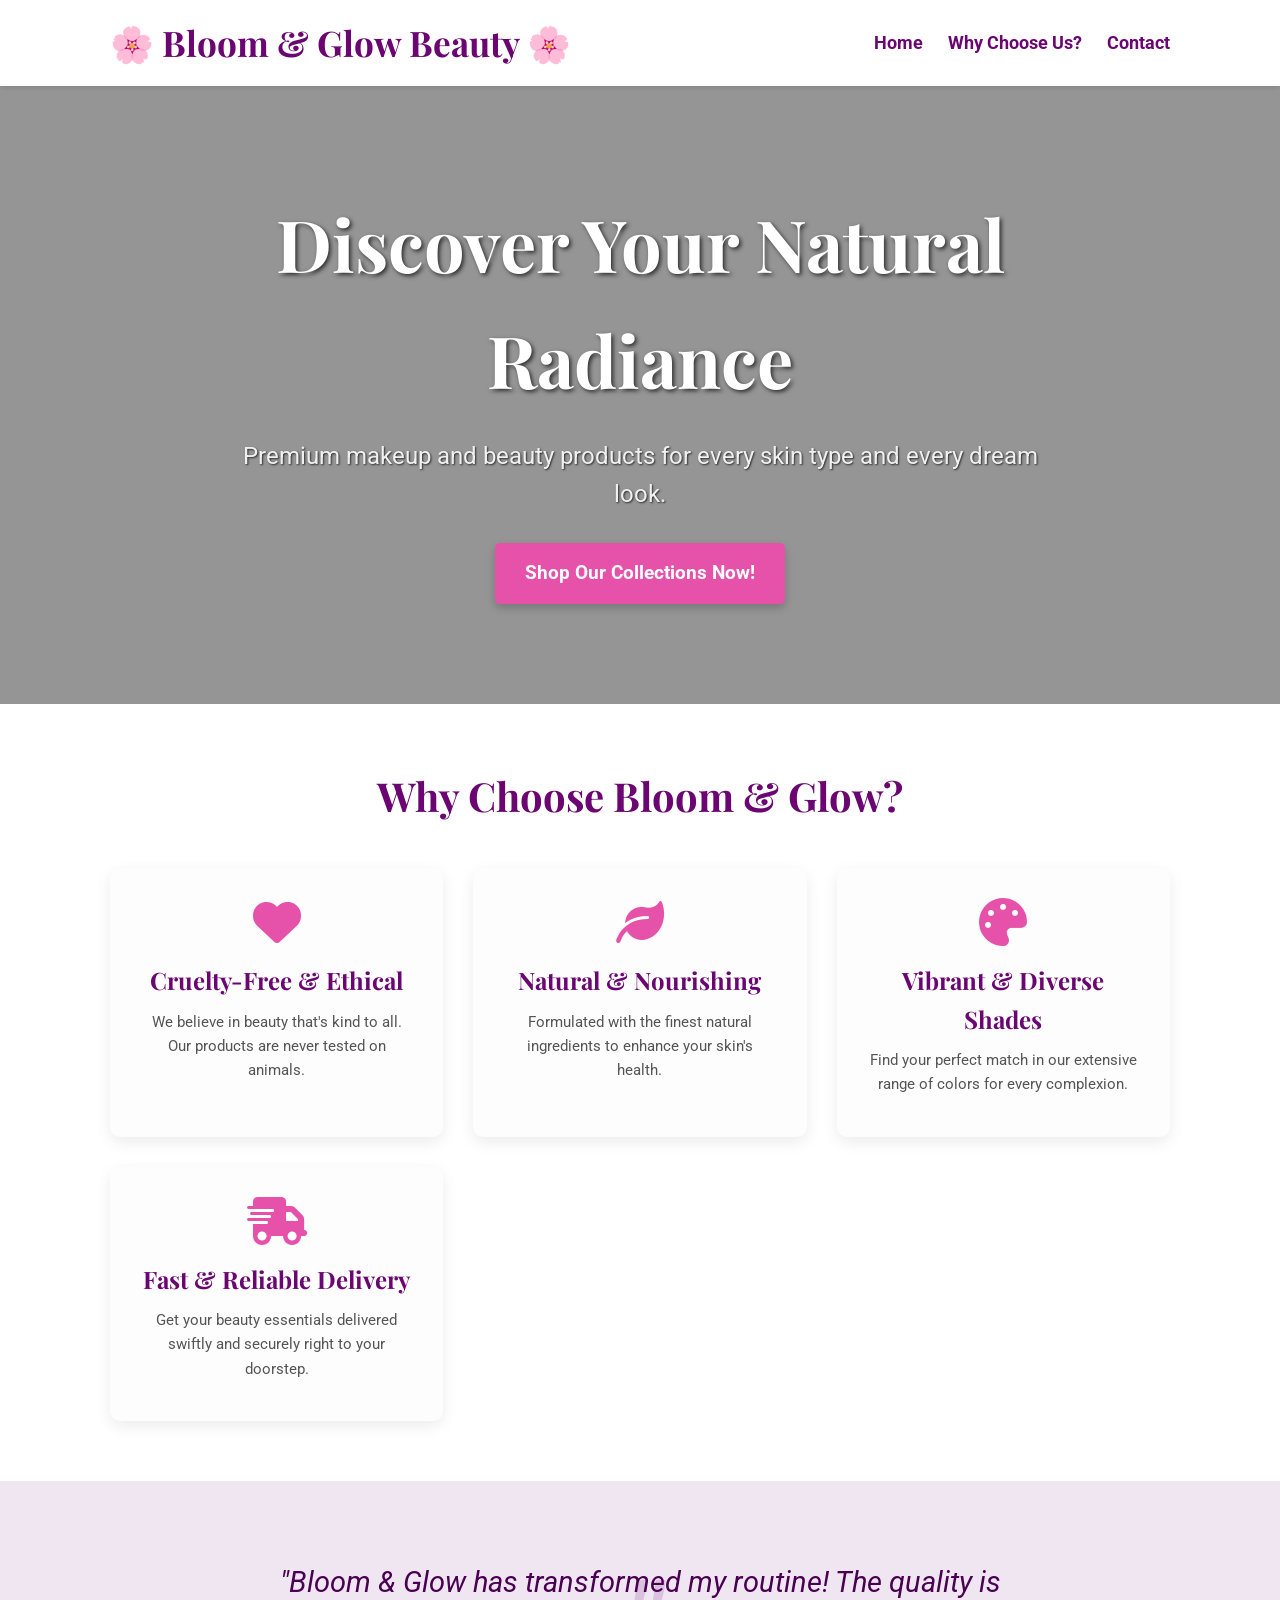
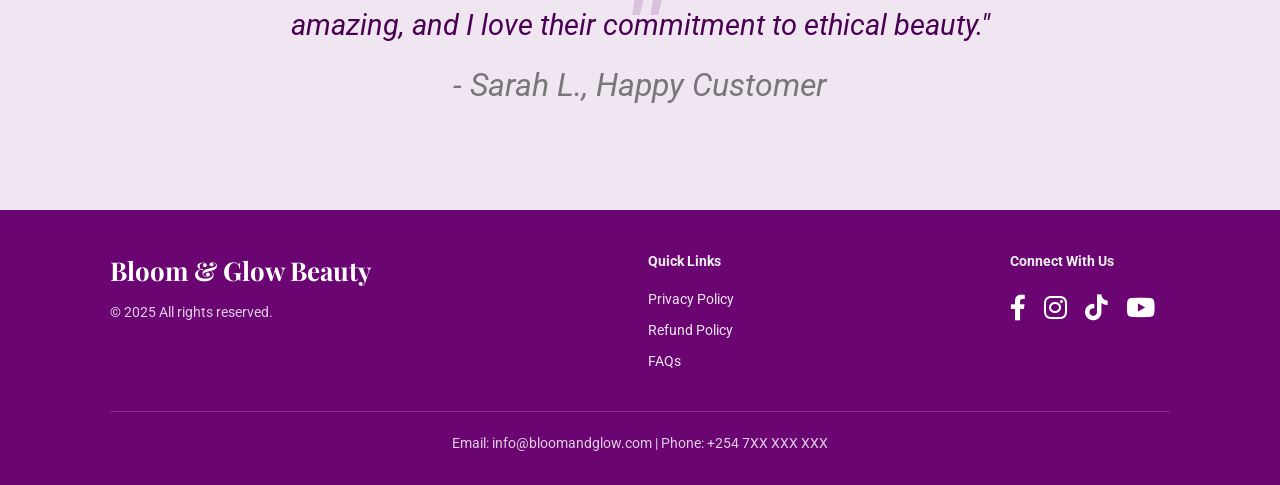
==== index.html @ 1bb54562 "Setup for bloom and glow beauty website" ====
<!DOCTYPE html>
<html lang="en">
  <head>
    <meta charset="UTF-8" />
    <meta name="viewport" content="width=device-width, initial-scale=1.0" />
    <title>Your Beauty Store - Unleash Your Radiance!</title>
    <link rel="stylesheet" href="style.css" />
    <link
      href="https://fonts.googleapis.com/css2?family=Playfair+Display:wght@700&family=Roboto:wght@300;400&display=swap"
      rel="stylesheet"
    />
    <link
      rel="stylesheet"
      href="https://cdnjs.cloudflare.com/ajax/libs/font-awesome/6.0.0-beta3/css/all.min.css"
    />
  </head>
  <body>
    <header class="main-header">
      <div class="container">
        <h1 class="store-name">🌸 Bloom & Glow Beauty 🌸</h1>
        <nav class="main-nav">
          <ul>
            <li><a href="#hero">Home</a></li>
            <li><a href="#features">Why Choose Us?</a></li>
            <li><a href="#contact">Contact</a></li>
          </ul>
        </nav>
      </div>
    </header>

    <section id="hero" class="hero-section">
      <div class="hero-content">
        <h1>Discover Your Natural Radiance</h1>
        <p>
          Premium makeup and beauty products for every skin type and every dream
          look.
        </p>
        <a href="#" class="btn">Shop Our Collections Now!</a>
      </div>
    </section>

    <section id="features" class="features-section">
      <div class="container">
        <h2>Why Choose Bloom & Glow?</h2>
        <div class="features-grid">
          <div class="feature-item">
            <i class="fas fa-heart"></i>
            <h3>Cruelty-Free & Ethical</h3>
            <p>
              We believe in beauty that's kind to all. Our products are never
              tested on animals.
            </p>
          </div>
          <div class="feature-item">
            <i class="fas fa-leaf"></i>
            <h3>Natural & Nourishing</h3>
            <p>
              Formulated with the finest natural ingredients to enhance your
              skin's health.
            </p>
          </div>
          <div class="feature-item">
            <i class="fas fa-palette"></i>
            <h3>Vibrant & Diverse Shades</h3>
            <p>
              Find your perfect match in our extensive range of colors for every
              complexion.
            </p>
          </div>
          <div class="feature-item">
            <i class="fas fa-truck-fast"></i>
            <h3>Fast & Reliable Delivery</h3>
            <p>
              Get your beauty essentials delivered swiftly and securely right to
              your doorstep.
            </p>
          </div>
        </div>
      </div>
    </section>

    <section id="testimonial" class="testimonial-section">
      <div class="container">
        <blockquote>
          "Bloom & Glow has transformed my routine! The quality is amazing, and
          I love their commitment to ethical beauty."
          <cite>- Sarah L., Happy Customer</cite>
        </blockquote>
      </div>
    </section>

    <footer id="contact" class="main-footer">
      <div class="container">
        <div class="footer-content">
          <div class="footer-brand">
            <h3>Bloom & Glow Beauty</h3>
            <p>&copy; 2025 All rights reserved.</p>
          </div>
          <div class="footer-links">
            <h4>Quick Links</h4>
            <ul>
              <li><a href="#">Privacy Policy</a></li>
              <li><a href="#">Refund Policy</a></li>
              <li><a href="#">FAQs</a></li>
            </ul>
          </div>
          <div class="footer-social">
            <h4>Connect With Us</h4>
            <a href="#" aria-label="Facebook"
              ><i class="fab fa-facebook-f"></i
            ></a>
            <a href="#" aria-label="Instagram"
              ><i class="fab fa-instagram"></i
            ></a>
            <a href="#" aria-label="TikTok"><i class="fab fa-tiktok"></i></a>
            <a href="#" aria-label="YouTube"><i class="fab fa-youtube"></i></a>
          </div>
        </div>
        <p class="contact-info">
          Email: info@bloomandglow.com | Phone: +254 7XX XXX XXX
        </p>
      </div>
    </footer>
  </body>
</html>
---- style.css ----
/* Basic Resets & Global Styles */
* {
  box-sizing: border-box; /* Makes padding and border included in element's total width and height */
  margin: 0;
  padding: 0;
}

body {
  font-family: "Roboto", sans-serif; /* A clean, modern sans-serif font */
  line-height: 1.6;
  color: #333;
  background-color: #f8f8f8; /* Light background for overall page */
}

.container {
  max-width: 1100px;
  margin: 0 auto;
  padding: 0 20px;
}

h1,
h2,
h3 {
  font-family: "Playfair Display", serif; /* A more elegant font for headings */
  margin-bottom: 15px;
  color: #6a0572; /* Deep purple for headings */
}

h1 {
  font-size: 3em;
} /* Larger for main headings */
h2 {
  font-size: 2.5em;
}
h3 {
  font-size: 1.8em;
}

p {
  margin-bottom: 10px;
}

a {
  text-decoration: none;
  color: #6a0572;
}

ul {
  list-style: none;
}

/* Header Styles */
.main-header {
  background-color: #ffffff;
  color: #6a0572;
  padding: 15px 0;
  box-shadow: 0 2px 5px rgba(0, 0, 0, 0.1);
}

.main-header .container {
  display: flex;
  justify-content: space-between;
  align-items: center;
}

.store-name {
  margin: 0;
  font-size: 2.2em;
  font-family: "Playfair Display", serif;
  color: #6a0572;
}

.main-nav ul {
  display: flex; /* Makes navigation links horizontal */
}

.main-nav ul li {
  margin-left: 25px;
}

.main-nav ul li a {
  color: #6a0572;
  font-weight: bold;
  font-size: 1.1em;
  transition: color 0.3s ease;
}

.main-nav ul li a:hover {
  color: #e652a9; /* Pink on hover */
}

/* Hero Section */
.hero-section {
  background: url("your-hero-image.jpg") no-repeat center center/cover; /* Replace 'your-hero-image.jpg' with your own image! */
  color: #ffffff;
  text-align: center;
  padding: 100px 20px;
  min-height: 500px; /* Ensures a good height for the section */
  display: flex; /* Use flexbox to center content vertically */
  flex-direction: column;
  justify-content: center;
  align-items: center;
  position: relative; /* For the overlay */
}

.hero-section::before {
  /* Dark overlay for text readability */
  content: "";
  position: absolute;
  top: 0;
  left: 0;
  width: 100%;
  height: 100%;
  background-color: rgba(0, 0, 0, 0.4); /* Semi-transparent black */
  z-index: 1;
}

.hero-content {
  position: relative;
  z-index: 2; /* Ensure content is above the overlay */
  max-width: 800px;
}

.hero-content h1 {
  font-size: 4.5em;
  margin-bottom: 20px;
  color: #ffffff;
  text-shadow: 2px 2px 4px rgba(0, 0, 0, 0.7);
}

.hero-content p {
  font-size: 1.5em;
  margin-bottom: 30px;
  color: #f0f0f0;
  text-shadow: 1px 1px 2px rgba(0, 0, 0, 0.7);
}

.btn {
  display: inline-block;
  background-color: #e652a9; /* Pink button */
  color: #ffffff;
  padding: 15px 30px;
  border-radius: 5px;
  font-weight: bold;
  font-size: 1.2em;
  transition: background-color 0.3s ease, transform 0.2s ease;
  box-shadow: 0 4px 8px rgba(0, 0, 0, 0.2);
}

.btn:hover {
  background-color: #d8459b; /* Darker pink on hover */
  transform: translateY(-2px); /* Slight lift effect */
}

/* Features Section */
.features-section {
  padding: 60px 0;
  text-align: center;
  background-color: #fff;
}

.features-grid {
  display: grid;
  grid-template-columns: repeat(
    auto-fit,
    minmax(250px, 1fr)
  ); /* Responsive grid */
  gap: 30px;
  margin-top: 40px;
}

.feature-item {
  background-color: #fdfdfd;
  padding: 30px;
  border-radius: 10px;
  box-shadow: 0 5px 15px rgba(0, 0, 0, 0.08);
  transition: transform 0.3s ease, box-shadow 0.3s ease;
}

.feature-item:hover {
  transform: translateY(-5px);
  box-shadow: 0 8px 20px rgba(0, 0, 0, 0.15);
}

.feature-item i {
  /* Icon styling */
  font-size: 3em;
  color: #e652a9;
  margin-bottom: 15px;
}

.feature-item h3 {
  color: #6a0572;
  font-size: 1.5em;
  margin-bottom: 10px;
}

.feature-item p {
  color: #555;
  font-size: 0.95em;
}

/* Testimonial Section */
.testimonial-section {
  background-color: #f0e6f2; /* Light purple background */
  padding: 80px 20px;
  text-align: center;
}

.testimonial-section blockquote {
  font-size: 1.8em;
  font-style: italic;
  color: #4a0052;
  max-width: 800px;
  margin: 0 auto 20px auto;
  line-height: 1.5;
  position: relative;
}

.testimonial-section blockquote::before {
  content: '"';
  font-size: 5em;
  color: rgba(106, 5, 114, 0.2);
  position: absolute;
  top: -30px;
  left: 0;
  right: 0;
  margin: auto;
  opacity: 0.8;
}

.testimonial-section cite {
  display: block;
  font-size: 1.1em;
  color: #777;
  margin-top: 15px;
}

/* Footer Styles */
.main-footer {
  background-color: #6a0572; /* Deep purple footer */
  color: #ffffff;
  padding: 40px 0 20px 0;
  font-size: 0.9em;
}

.main-footer .footer-content {
  display: flex;
  justify-content: space-between;
  flex-wrap: wrap; /* Allow wrapping on smaller screens */
  gap: 30px; /* Space between columns */
  margin-bottom: 30px;
}

.footer-brand h3 {
  color: #ffffff;
  font-size: 1.8em;
  margin-bottom: 10px;
}

.footer-brand p {
  opacity: 0.8;
}

.footer-links h4,
.footer-social h4 {
  color: #f0f0f0;
  margin-bottom: 15px;
}

.footer-links ul li {
  margin-bottom: 8px;
}

.footer-links ul li a {
  color: #ffffff;
  opacity: 0.9;
  transition: opacity 0.3s ease;
}

.footer-links ul li a:hover {
  opacity: 1;
  text-decoration: underline;
}

.footer-social a {
  color: #ffffff;
  font-size: 1.8em;
  margin-right: 15px;
  transition: color 0.3s ease;
}

.footer-social a:hover {
  color: #e652a9; /* Pink on hover */
}

.main-footer .contact-info {
  text-align: center;
  border-top: 1px solid rgba(255, 255, 255, 0.2);
  padding-top: 20px;
  margin-top: 20px;
  opacity: 0.8;
}

/* Responsive Design (for smaller screens like phones) */
@media (max-width: 768px) {
  .main-header .container {
    flex-direction: column;
    text-align: center;
  }
  .main-nav ul {
    margin-top: 15px;
    flex-direction: column;
    align-items: center;
  }
  .main-nav ul li {
    margin: 10px 0;
  }

  .hero-content h1 {
    font-size: 3em;
  }
  .hero-content p {
    font-size: 1.2em;
  }

  .features-grid {
    grid-template-columns: 1fr; /* Stack features vertically on small screens */
  }

  .footer-content {
    flex-direction: column;
    text-align: center;
  }
  .footer-links,
  .footer-social,
  .footer-brand {
    width: 100%; /* Make them take full width */
    margin-bottom: 20px;
  }
  .footer-social a {
    margin: 0 10px; /* Adjust spacing for social icons */
  }
}

@media (max-width: 480px) {
  .store-name {
    font-size: 1.8em;
  }
  .hero-content h1 {
    font-size: 2.2em;
  }
  .hero-content p {
    font-size: 1em;
  }
  .btn {
    padding: 12px 25px;
    font-size: 1em;
  }
  .testimonial-section blockquote {
    font-size: 1.4em;
  }
}
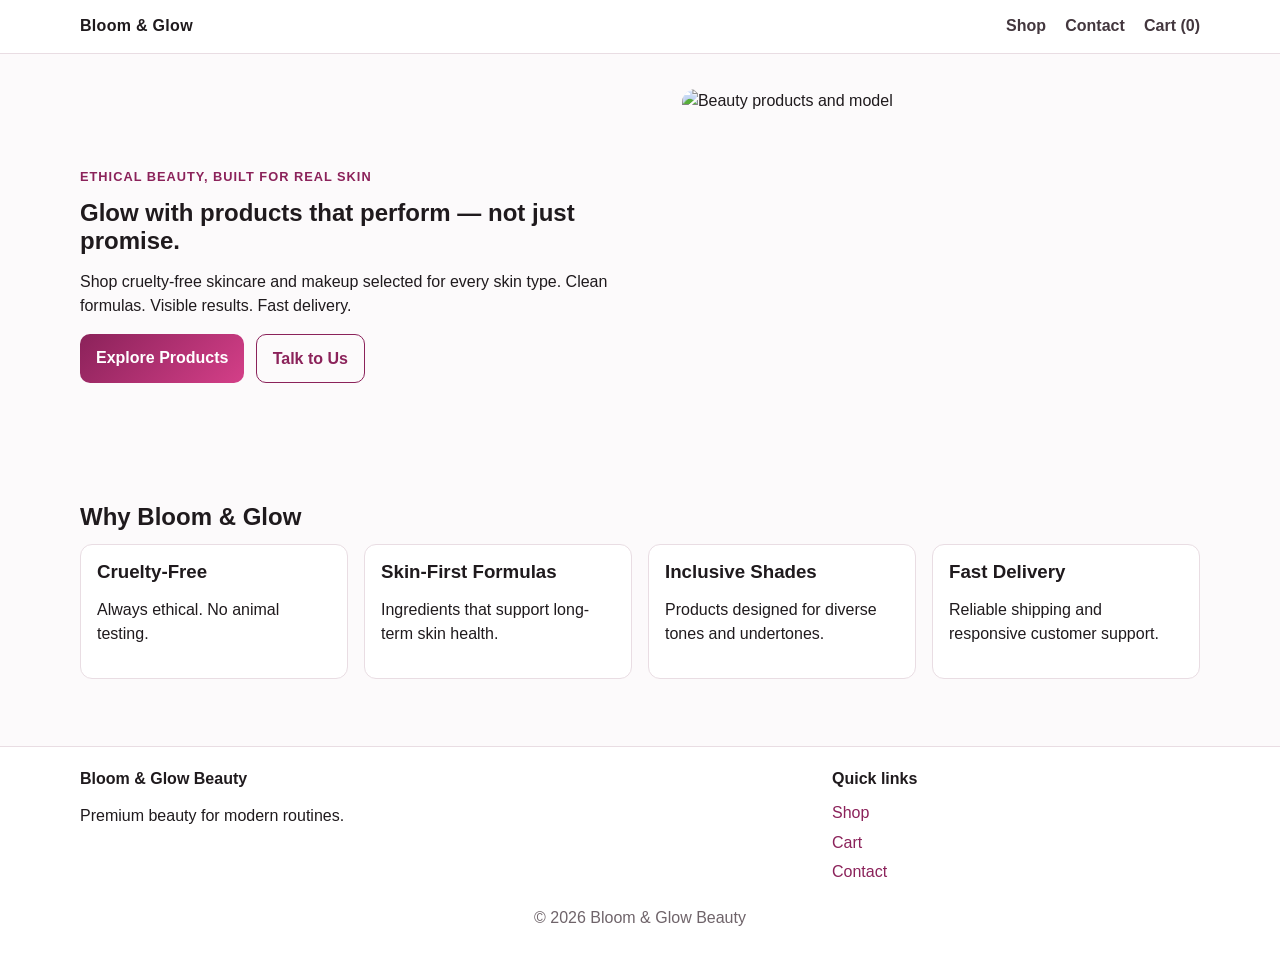
==== commit 36a1e356: "Build storefront v1: catalog, product pages, cart, and order request flow" ====
--- a/index.html
+++ b/index.html
@@ -3,123 +3,69 @@
   <head>
     <meta charset="UTF-8" />
     <meta name="viewport" content="width=device-width, initial-scale=1.0" />
-    <title>Your Beauty Store - Unleash Your Radiance!</title>
+    <title>Bloom & Glow Beauty</title>
+    <meta name="description" content="Modern beauty storefront for skincare and makeup essentials." />
     <link rel="stylesheet" href="style.css" />
-    <link
-      href="https://fonts.googleapis.com/css2?family=Playfair+Display:wght@700&family=Roboto:wght@300;400&display=swap"
-      rel="stylesheet"
-    />
-    <link
-      rel="stylesheet"
-      href="https://cdnjs.cloudflare.com/ajax/libs/font-awesome/6.0.0-beta3/css/all.min.css"
-    />
   </head>
   <body>
     <header class="main-header">
-      <div class="container">
-        <h1 class="store-name">🌸 Bloom & Glow Beauty 🌸</h1>
-        <nav class="main-nav">
-          <ul>
-            <li><a href="#hero">Home</a></li>
-            <li><a href="#features">Why Choose Us?</a></li>
-            <li><a href="#contact">Contact</a></li>
-          </ul>
+      <div class="container nav-wrap">
+        <a class="logo" href="index.html">Bloom & Glow</a>
+        <nav>
+          <a href="shop.html">Shop</a>
+          <a href="contact.html">Contact</a>
+          <a href="cart.html">Cart (<span data-cart-count>0</span>)</a>
         </nav>
       </div>
     </header>
 
-    <section id="hero" class="hero-section">
-      <div class="hero-content">
-        <h1>Discover Your Natural Radiance</h1>
-        <p>
-          Premium makeup and beauty products for every skin type and every dream
-          look.
-        </p>
-        <a href="#" class="btn">Shop Our Collections Now!</a>
-      </div>
-    </section>
+    <main>
+      <section class="hero">
+        <div class="container hero-grid">
+          <div>
+            <p class="eyebrow">Ethical Beauty, Built for Real Skin</p>
+            <h1>Glow with products that perform — not just promise.</h1>
+            <p>
+              Shop cruelty-free skincare and makeup selected for every skin type.
+              Clean formulas. Visible results. Fast delivery.
+            </p>
+            <div class="hero-actions">
+              <a class="btn" href="shop.html">Explore Products</a>
+              <a class="btn ghost" href="contact.html">Talk to Us</a>
+            </div>
+          </div>
+          <img src="https://images.unsplash.com/photo-1524504388940-b1c1722653e1?auto=format&fit=crop&w=1200&q=80" alt="Beauty products and model" class="hero-image" />
+        </div>
+      </section>
 
-    <section id="features" class="features-section">
-      <div class="container">
-        <h2>Why Choose Bloom & Glow?</h2>
+      <section class="section container">
+        <h2>Why Bloom & Glow</h2>
         <div class="features-grid">
-          <div class="feature-item">
-            <i class="fas fa-heart"></i>
-            <h3>Cruelty-Free & Ethical</h3>
-            <p>
-              We believe in beauty that's kind to all. Our products are never
-              tested on animals.
-            </p>
-          </div>
-          <div class="feature-item">
-            <i class="fas fa-leaf"></i>
-            <h3>Natural & Nourishing</h3>
-            <p>
-              Formulated with the finest natural ingredients to enhance your
-              skin's health.
-            </p>
-          </div>
-          <div class="feature-item">
-            <i class="fas fa-palette"></i>
-            <h3>Vibrant & Diverse Shades</h3>
-            <p>
-              Find your perfect match in our extensive range of colors for every
-              complexion.
-            </p>
-          </div>
-          <div class="feature-item">
-            <i class="fas fa-truck-fast"></i>
-            <h3>Fast & Reliable Delivery</h3>
-            <p>
-              Get your beauty essentials delivered swiftly and securely right to
-              your doorstep.
-            </p>
-          </div>
+          <article><h3>Cruelty-Free</h3><p>Always ethical. No animal testing.</p></article>
+          <article><h3>Skin-First Formulas</h3><p>Ingredients that support long-term skin health.</p></article>
+          <article><h3>Inclusive Shades</h3><p>Products designed for diverse tones and undertones.</p></article>
+          <article><h3>Fast Delivery</h3><p>Reliable shipping and responsive customer support.</p></article>
+        </div>
+      </section>
+    </main>
+
+    <footer class="main-footer">
+      <div class="container footer-grid">
+        <div>
+          <h4>Bloom & Glow Beauty</h4>
+          <p>Premium beauty for modern routines.</p>
+        </div>
+        <div>
+          <h4>Quick links</h4>
+          <a href="shop.html">Shop</a>
+          <a href="cart.html">Cart</a>
+          <a href="contact.html">Contact</a>
         </div>
       </div>
-    </section>
+      <p class="copyright">© <span data-year></span> Bloom & Glow Beauty</p>
+    </footer>
 
-    <section id="testimonial" class="testimonial-section">
-      <div class="container">
-        <blockquote>
-          "Bloom & Glow has transformed my routine! The quality is amazing, and
-          I love their commitment to ethical beauty."
-          <cite>- Sarah L., Happy Customer</cite>
-        </blockquote>
-      </div>
-    </section>
-
-    <footer id="contact" class="main-footer">
-      <div class="container">
-        <div class="footer-content">
-          <div class="footer-brand">
-            <h3>Bloom & Glow Beauty</h3>
-            <p>&copy; 2025 All rights reserved.</p>
-          </div>
-          <div class="footer-links">
-            <h4>Quick Links</h4>
-            <ul>
-              <li><a href="#">Privacy Policy</a></li>
-              <li><a href="#">Refund Policy</a></li>
-              <li><a href="#">FAQs</a></li>
-            </ul>
-          </div>
-          <div class="footer-social">
-            <h4>Connect With Us</h4>
-            <a href="#" aria-label="Facebook"
-              ><i class="fab fa-facebook-f"></i
-            ></a>
-            <a href="#" aria-label="Instagram"
-              ><i class="fab fa-instagram"></i
-            ></a>
-            <a href="#" aria-label="TikTok"><i class="fab fa-tiktok"></i></a>
-            <a href="#" aria-label="YouTube"><i class="fab fa-youtube"></i></a>
-          </div>
-        </div>
-        <p class="contact-info">
-          Email: info@bloomandglow.com | Phone: +254 7XX XXX XXX
-        </p>
-      </div>
-    </footer>
+    <script src="products.js"></script>
+    <script src="app.js"></script>
   </body>
 </html>
--- a/style.css
+++ b/style.css
@@ -1,363 +1,344 @@
-/* Basic Resets & Global Styles */
+:root {
+  --bg: #fcfafb;
+  --panel: #ffffff;
+  --text: #1f1a1d;
+  --muted: #6f646a;
+  --brand: #8b225a;
+  --brand-2: #d43f88;
+  --line: #e9dde3;
+}
+
 * {
-  box-sizing: border-box; /* Makes padding and border included in element's total width and height */
+  box-sizing: border-box;
+}
+
+body {
   margin: 0;
-  padding: 0;
-}
-
-body {
-  font-family: "Roboto", sans-serif; /* A clean, modern sans-serif font */
-  line-height: 1.6;
-  color: #333;
-  background-color: #f8f8f8; /* Light background for overall page */
+  font-family: "Segoe UI", "Helvetica Neue", sans-serif;
+  color: var(--text);
+  background: var(--bg);
+  line-height: 1.5;
+}
+
+a {
+  color: var(--brand);
+  text-decoration: none;
 }
 
 .container {
-  max-width: 1100px;
+  width: min(1120px, 92%);
   margin: 0 auto;
-  padding: 0 20px;
-}
-
-h1,
-h2,
-h3 {
-  font-family: "Playfair Display", serif; /* A more elegant font for headings */
-  margin-bottom: 15px;
-  color: #6a0572; /* Deep purple for headings */
-}
-
-h1 {
-  font-size: 3em;
-} /* Larger for main headings */
-h2 {
-  font-size: 2.5em;
-}
-h3 {
-  font-size: 1.8em;
-}
-
-p {
-  margin-bottom: 10px;
-}
-
-a {
-  text-decoration: none;
-  color: #6a0572;
-}
-
-ul {
-  list-style: none;
-}
-
-/* Header Styles */
+}
+
+.section {
+  padding: 2.2rem 0;
+}
+
 .main-header {
-  background-color: #ffffff;
-  color: #6a0572;
-  padding: 15px 0;
-  box-shadow: 0 2px 5px rgba(0, 0, 0, 0.1);
-}
-
-.main-header .container {
+  background: #fff;
+  border-bottom: 1px solid var(--line);
+  position: sticky;
+  top: 0;
+  z-index: 10;
+}
+
+.nav-wrap {
   display: flex;
   justify-content: space-between;
   align-items: center;
-}
-
-.store-name {
-  margin: 0;
-  font-size: 2.2em;
-  font-family: "Playfair Display", serif;
-  color: #6a0572;
-}
-
-.main-nav ul {
-  display: flex; /* Makes navigation links horizontal */
-}
-
-.main-nav ul li {
-  margin-left: 25px;
-}
-
-.main-nav ul li a {
-  color: #6a0572;
-  font-weight: bold;
-  font-size: 1.1em;
-  transition: color 0.3s ease;
-}
-
-.main-nav ul li a:hover {
-  color: #e652a9; /* Pink on hover */
-}
-
-/* Hero Section */
-.hero-section {
-  background: url("your-hero-image.jpg") no-repeat center center/cover; /* Replace 'your-hero-image.jpg' with your own image! */
-  color: #ffffff;
-  text-align: center;
-  padding: 100px 20px;
-  min-height: 500px; /* Ensures a good height for the section */
-  display: flex; /* Use flexbox to center content vertically */
+  padding: 0.9rem 0;
+}
+
+.logo {
+  font-weight: 700;
+  letter-spacing: 0.3px;
+  color: var(--text);
+}
+
+nav {
+  display: flex;
+  gap: 1.2rem;
+}
+
+nav a {
+  color: #43373e;
+  font-weight: 600;
+}
+
+nav a.active,
+nav a:hover {
+  color: var(--brand);
+}
+
+.hero {
+  padding: 2.2rem 0 1.2rem;
+}
+
+.hero-grid {
+  display: grid;
+  grid-template-columns: 1.1fr 1fr;
+  gap: 2rem;
+  align-items: center;
+}
+
+.hero-image {
+  width: 100%;
+  border-radius: 14px;
+  min-height: 360px;
+  object-fit: cover;
+}
+
+.eyebrow {
+  text-transform: uppercase;
+  letter-spacing: 1px;
+  color: var(--brand);
+  font-size: 0.8rem;
+  font-weight: 700;
+}
+
+h1,
+h2,
+h3,
+h4 {
+  line-height: 1.15;
+  margin: 0 0 0.8rem;
+}
+
+.btn {
+  display: inline-block;
+  border: 0;
+  cursor: pointer;
+  background: linear-gradient(135deg, var(--brand), var(--brand-2));
+  color: #fff;
+  padding: 0.72rem 1rem;
+  border-radius: 10px;
+  font-weight: 700;
+}
+
+.btn.small {
+  padding: 0.55rem 0.8rem;
+  font-size: 0.9rem;
+}
+
+.btn:disabled {
+  opacity: 0.5;
+  cursor: not-allowed;
+}
+
+.btn.ghost {
+  background: transparent;
+  color: var(--brand);
+  border: 1px solid var(--brand);
+}
+
+.hero-actions {
+  display: flex;
+  gap: 0.7rem;
+  margin-top: 1rem;
+}
+
+.features-grid {
+  display: grid;
+  gap: 1rem;
+  grid-template-columns: repeat(4, 1fr);
+}
+
+.features-grid article {
+  background: var(--panel);
+  border: 1px solid var(--line);
+  border-radius: 12px;
+  padding: 1rem;
+}
+
+.filters {
+  display: grid;
+  grid-template-columns: 1.8fr 1fr 1fr;
+  gap: 0.7rem;
+  margin: 1.1rem 0;
+}
+
+input,
+select,
+textarea {
+  width: 100%;
+  padding: 0.68rem;
+  border: 1px solid #cfc2c9;
+  border-radius: 8px;
+  font: inherit;
+}
+
+.products-grid {
+  display: grid;
+  grid-template-columns: repeat(auto-fill, minmax(240px, 1fr));
+  gap: 1rem;
+}
+
+.product-card {
+  border: 1px solid var(--line);
+  background: #fff;
+  border-radius: 12px;
+  overflow: hidden;
+  display: flex;
   flex-direction: column;
-  justify-content: center;
-  align-items: center;
-  position: relative; /* For the overlay */
-}
-
-.hero-section::before {
-  /* Dark overlay for text readability */
-  content: "";
-  position: absolute;
-  top: 0;
-  left: 0;
+}
+
+.product-image-wrap {
+  display: block;
+  aspect-ratio: 1 / 1;
+}
+
+.product-image {
   width: 100%;
   height: 100%;
-  background-color: rgba(0, 0, 0, 0.4); /* Semi-transparent black */
-  z-index: 1;
-}
-
-.hero-content {
-  position: relative;
-  z-index: 2; /* Ensure content is above the overlay */
-  max-width: 800px;
-}
-
-.hero-content h1 {
-  font-size: 4.5em;
-  margin-bottom: 20px;
-  color: #ffffff;
-  text-shadow: 2px 2px 4px rgba(0, 0, 0, 0.7);
-}
-
-.hero-content p {
-  font-size: 1.5em;
-  margin-bottom: 30px;
-  color: #f0f0f0;
-  text-shadow: 1px 1px 2px rgba(0, 0, 0, 0.7);
-}
-
-.btn {
-  display: inline-block;
-  background-color: #e652a9; /* Pink button */
-  color: #ffffff;
-  padding: 15px 30px;
-  border-radius: 5px;
-  font-weight: bold;
-  font-size: 1.2em;
-  transition: background-color 0.3s ease, transform 0.2s ease;
-  box-shadow: 0 4px 8px rgba(0, 0, 0, 0.2);
-}
-
-.btn:hover {
-  background-color: #d8459b; /* Darker pink on hover */
-  transform: translateY(-2px); /* Slight lift effect */
-}
-
-/* Features Section */
-.features-section {
-  padding: 60px 0;
+  object-fit: cover;
+}
+
+.product-body {
+  padding: 0.9rem;
+}
+
+.meta-row {
+  color: var(--muted);
+  font-size: 0.85rem;
+  margin: 0 0 0.4rem;
+}
+
+.short {
+  color: #4a3e44;
+}
+
+.price {
+  font-size: 1.15rem;
+  font-weight: 700;
+}
+
+.rating {
+  font-size: 0.9rem;
+}
+
+.product-layout {
+  display: grid;
+  grid-template-columns: 1fr 1fr;
+  gap: 1.4rem;
+  margin-top: 1rem;
+}
+
+.product-hero-image {
+  width: 100%;
+  border-radius: 12px;
+  min-height: 360px;
+  object-fit: cover;
+}
+
+.facts {
+  padding-left: 1rem;
+}
+
+.facts li {
+  margin-bottom: 0.35rem;
+}
+
+.cart-layout {
+  display: grid;
+  grid-template-columns: 1.5fr 1fr;
+  gap: 1rem;
+}
+
+.cart-item {
+  display: grid;
+  grid-template-columns: 90px 1fr auto;
+  gap: 0.8rem;
+  align-items: start;
+  background: #fff;
+  border: 1px solid var(--line);
+  border-radius: 12px;
+  padding: 0.8rem;
+  margin-bottom: 0.75rem;
+}
+
+.cart-item img {
+  width: 90px;
+  height: 90px;
+  object-fit: cover;
+  border-radius: 8px;
+}
+
+.link-btn {
+  background: none;
+  border: 0;
+  padding: 0;
+  color: #b0244e;
+  cursor: pointer;
+}
+
+.order-box {
+  background: #fff;
+  border: 1px solid var(--line);
+  border-radius: 12px;
+  padding: 1rem;
+  height: fit-content;
+}
+
+.order-form {
+  display: grid;
+  gap: 0.6rem;
+  margin-top: 0.8rem;
+}
+
+.tiny {
+  color: var(--muted);
+  font-size: 0.82rem;
+}
+
+.success-box,
+.empty {
+  border: 1px solid var(--line);
+  background: #fff;
+  border-radius: 12px;
+  padding: 1rem;
+}
+
+.main-footer {
+  border-top: 1px solid var(--line);
+  margin-top: 2rem;
+  padding: 1.4rem 0;
+  background: #fff;
+}
+
+.footer-grid {
+  display: grid;
+  grid-template-columns: 2fr 1fr;
+  gap: 1rem;
+}
+
+.footer-grid a {
+  display: block;
+  margin-bottom: 0.35rem;
+}
+
+.copyright {
   text-align: center;
-  background-color: #fff;
-}
-
-.features-grid {
-  display: grid;
-  grid-template-columns: repeat(
-    auto-fit,
-    minmax(250px, 1fr)
-  ); /* Responsive grid */
-  gap: 30px;
-  margin-top: 40px;
-}
-
-.feature-item {
-  background-color: #fdfdfd;
-  padding: 30px;
-  border-radius: 10px;
-  box-shadow: 0 5px 15px rgba(0, 0, 0, 0.08);
-  transition: transform 0.3s ease, box-shadow 0.3s ease;
-}
-
-.feature-item:hover {
-  transform: translateY(-5px);
-  box-shadow: 0 8px 20px rgba(0, 0, 0, 0.15);
-}
-
-.feature-item i {
-  /* Icon styling */
-  font-size: 3em;
-  color: #e652a9;
-  margin-bottom: 15px;
-}
-
-.feature-item h3 {
-  color: #6a0572;
-  font-size: 1.5em;
-  margin-bottom: 10px;
-}
-
-.feature-item p {
-  color: #555;
-  font-size: 0.95em;
-}
-
-/* Testimonial Section */
-.testimonial-section {
-  background-color: #f0e6f2; /* Light purple background */
-  padding: 80px 20px;
-  text-align: center;
-}
-
-.testimonial-section blockquote {
-  font-size: 1.8em;
-  font-style: italic;
-  color: #4a0052;
-  max-width: 800px;
-  margin: 0 auto 20px auto;
-  line-height: 1.5;
-  position: relative;
-}
-
-.testimonial-section blockquote::before {
-  content: '"';
-  font-size: 5em;
-  color: rgba(106, 5, 114, 0.2);
-  position: absolute;
-  top: -30px;
-  left: 0;
-  right: 0;
-  margin: auto;
-  opacity: 0.8;
-}
-
-.testimonial-section cite {
-  display: block;
-  font-size: 1.1em;
-  color: #777;
-  margin-top: 15px;
-}
-
-/* Footer Styles */
-.main-footer {
-  background-color: #6a0572; /* Deep purple footer */
-  color: #ffffff;
-  padding: 40px 0 20px 0;
-  font-size: 0.9em;
-}
-
-.main-footer .footer-content {
-  display: flex;
-  justify-content: space-between;
-  flex-wrap: wrap; /* Allow wrapping on smaller screens */
-  gap: 30px; /* Space between columns */
-  margin-bottom: 30px;
-}
-
-.footer-brand h3 {
-  color: #ffffff;
-  font-size: 1.8em;
-  margin-bottom: 10px;
-}
-
-.footer-brand p {
-  opacity: 0.8;
-}
-
-.footer-links h4,
-.footer-social h4 {
-  color: #f0f0f0;
-  margin-bottom: 15px;
-}
-
-.footer-links ul li {
-  margin-bottom: 8px;
-}
-
-.footer-links ul li a {
-  color: #ffffff;
-  opacity: 0.9;
-  transition: opacity 0.3s ease;
-}
-
-.footer-links ul li a:hover {
-  opacity: 1;
-  text-decoration: underline;
-}
-
-.footer-social a {
-  color: #ffffff;
-  font-size: 1.8em;
-  margin-right: 15px;
-  transition: color 0.3s ease;
-}
-
-.footer-social a:hover {
-  color: #e652a9; /* Pink on hover */
-}
-
-.main-footer .contact-info {
-  text-align: center;
-  border-top: 1px solid rgba(255, 255, 255, 0.2);
-  padding-top: 20px;
-  margin-top: 20px;
-  opacity: 0.8;
-}
-
-/* Responsive Design (for smaller screens like phones) */
-@media (max-width: 768px) {
-  .main-header .container {
-    flex-direction: column;
-    text-align: center;
+  color: var(--muted);
+  margin-top: 1rem;
+}
+
+.contact-list li { margin-bottom: 0.45rem; }
+.narrow { max-width: 760px; }
+
+@media (max-width: 880px) {
+  .hero-grid,
+  .product-layout,
+  .cart-layout,
+  .footer-grid,
+  .features-grid {
+    grid-template-columns: 1fr;
   }
-  .main-nav ul {
-    margin-top: 15px;
-    flex-direction: column;
-    align-items: center;
+
+  .filters {
+    grid-template-columns: 1fr;
   }
-  .main-nav ul li {
-    margin: 10px 0;
+
+  nav {
+    gap: 0.7rem;
   }
-
-  .hero-content h1 {
-    font-size: 3em;
-  }
-  .hero-content p {
-    font-size: 1.2em;
-  }
-
-  .features-grid {
-    grid-template-columns: 1fr; /* Stack features vertically on small screens */
-  }
-
-  .footer-content {
-    flex-direction: column;
-    text-align: center;
-  }
-  .footer-links,
-  .footer-social,
-  .footer-brand {
-    width: 100%; /* Make them take full width */
-    margin-bottom: 20px;
-  }
-  .footer-social a {
-    margin: 0 10px; /* Adjust spacing for social icons */
-  }
-}
-
-@media (max-width: 480px) {
-  .store-name {
-    font-size: 1.8em;
-  }
-  .hero-content h1 {
-    font-size: 2.2em;
-  }
-  .hero-content p {
-    font-size: 1em;
-  }
-  .btn {
-    padding: 12px 25px;
-    font-size: 1em;
-  }
-  .testimonial-section blockquote {
-    font-size: 1.4em;
-  }
-}
+}
